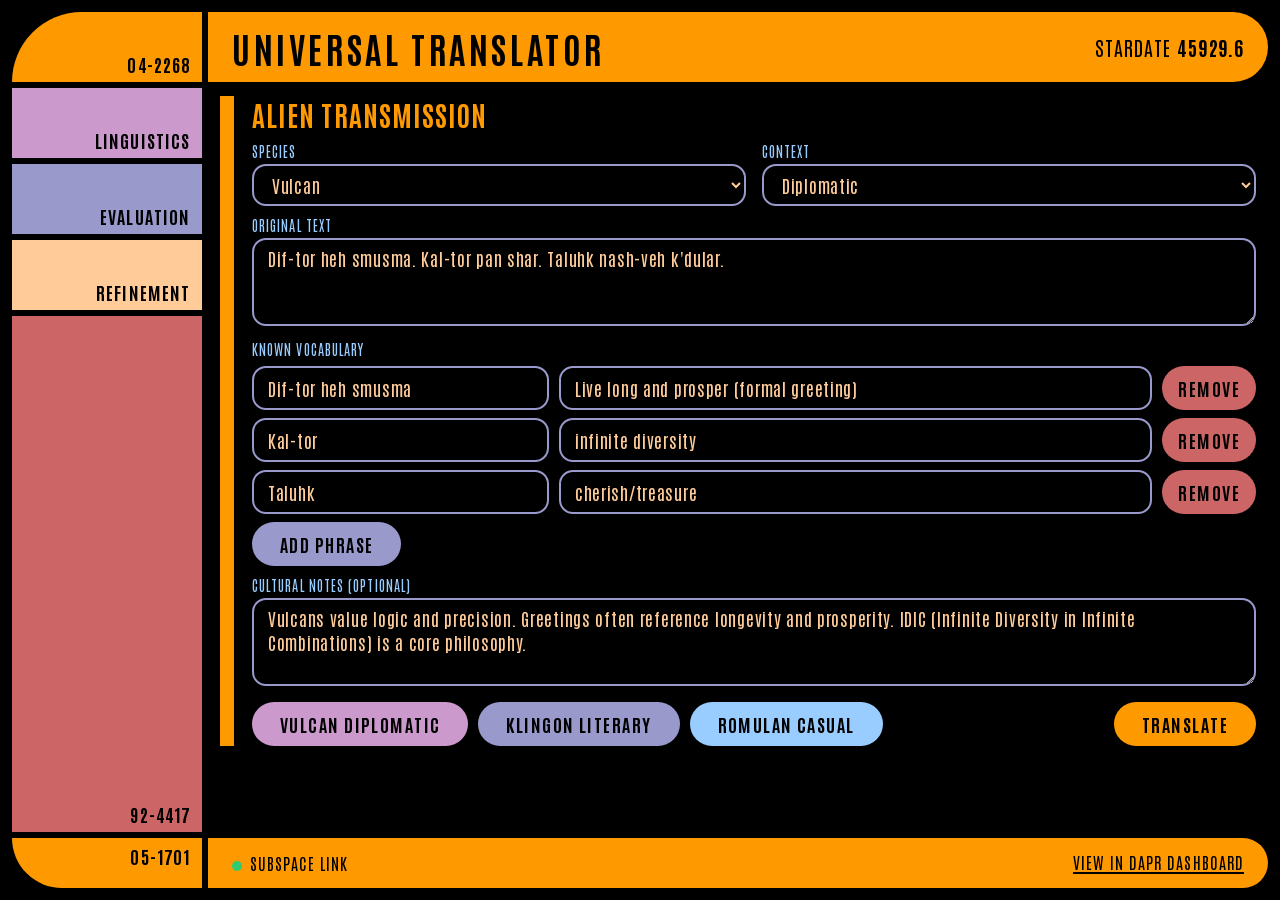
==== AlienTranslator/AlienTranslator.Web/wwwroot/index.html @ f01b5aad "Add LCARS to all demos Signed-off-by: Marc Duiker <4191277+marcduiker@users.noreply.github.com>" ====
<!doctype html>
<html lang="en">
<head>
  <meta charset="utf-8">
  <meta name="viewport" content="width=device-width, initial-scale=1">
  <title>Universal Translator</title>
  <link rel="icon" href="data:,">
  <link rel="stylesheet" href="css/lcars.css">
  <link rel="stylesheet" href="css/demo.css">
</head>
<body data-view="idle">
  <div class="frame">
    <div class="corner-top"><span>04-2268</span></div>
    <header class="bar-top">
      <h1>Universal Translator</h1>
      <span class="stardate">Stardate <b id="stardate">--</b></span>
    </header>

    <nav class="sidebar" aria-hidden="true">
      <div class="block b-lilac"><span>Linguistics</span></div>
      <div class="block b-blue"><span>Evaluation</span></div>
      <div class="block b-peach"><span>Refinement</span></div>
      <div class="block b-salmon filler"><span>92-4417</span></div>
    </nav>

    <main class="main">
      <div id="link-lost" class="banner warn" role="alert" hidden>Subspace link lost &mdash; retrying</div>

      <section id="form-panel" class="panel">
        <h2 tabindex="-1">Alien transmission</h2>
        <form id="demo-form" novalidate>
          <div class="grid">
            <label>Species
              <select id="alienSpecies">
                <option>Vulcan</option><option>Klingon</option><option>Romulan</option><option>Other</option>
              </select>
            </label>
            <label id="other-species-label" hidden>Species name<input id="otherSpecies" type="text"></label>
            <label>Context
              <select id="context">
                <option>Diplomatic</option><option>Scientific</option><option>Literary</option><option>Casual</option>
              </select>
            </label>
          </div>
          <label class="wide">Original text<textarea id="originalText" rows="3" required></textarea></label>
          <fieldset class="vocab-set">
            <legend>Known vocabulary</legend>
            <div id="vocabulary"></div>
            <button type="button" id="add-vocab" class="pill p-blue">Add phrase</button>
          </fieldset>
          <label class="wide">Cultural notes (optional)<textarea id="culturalNotes" rows="3"></textarea></label>
          <p id="form-error" class="error" role="alert" hidden></p>
          <div class="actions">
            <button type="button" class="pill p-lilac" data-preset="vulcan">Vulcan diplomatic</button>
            <button type="button" class="pill p-blue" data-preset="klingon">Klingon literary</button>
            <button type="button" class="pill p-sky" data-preset="romulan">Romulan casual</button>
            <button type="submit" id="begin" class="pill p-orange go">Translate</button>
          </div>
        </form>
      </section>

      <section id="findings-panel" class="panel">
        <h2 tabindex="-1">Translation result</h2>
        <p id="findings-note" class="note" hidden></p>
        <div class="compare">
          <div>
            <h3>Original text</h3>
            <p id="original-text" class="prose"></p>
          </div>
          <div>
            <h3>Final translation</h3>
            <p id="final-translation" class="prose"></p>
            <details id="reasoning" class="reasoning">
              <summary>Translator reasoning</summary>
              <p id="reasoning-text" class="prose"></p>
            </details>
          </div>
        </div>
        <h3>Final evaluation</h3>
        <div id="scores" class="scores"></div>
        <div class="compare">
          <div>
            <h3>Strengths</h3>
            <ul id="strengths" class="points"></ul>
          </div>
          <div>
            <h3>Weaknesses</h3>
            <ul id="weaknesses" class="points"></ul>
          </div>
        </div>
        <h3>Detailed feedback</h3>
        <p id="feedback" class="prose"></p>
        <h3>Improvement summary</h3>
        <p id="summary" class="prose"></p>
        <h3>Quality per iteration</h3>
        <div id="trend" class="trend"></div>
        <div class="actions"><button type="button" id="new-analysis" class="pill p-orange">New translation</button></div>
      </section>

      <section id="progress-panel" class="panel">
        <h2 tabindex="-1">Translating <span id="run-status" class="status" aria-live="polite">--</span></h2>
        <p class="meta">Instance <span id="instance-id">--</span> &middot; Elapsed <span id="elapsed">00:00</span></p>
        <p id="run-note" class="note" role="alert" hidden></p>
        <ol id="iteration-board" class="board" aria-live="polite">
          <li id="processing-row" class="iter active" hidden>
            <span id="processing-name" class="stage-name">Processing iteration 1</span>
            <span class="stage-bar"></span>
            <span class="stage-state">Translate, evaluate</span>
          </li>
        </ol>
        <p id="iteration-footer" class="footer-count">Iteration 1 / 5</p>
        <div id="restart-actions" class="actions"><button type="button" id="restart" class="pill p-orange">New translation</button></div>
      </section>
    </main>

    <div class="corner-bottom"><span>05-1701</span></div>
    <footer class="bar-bottom">
      <span id="link-indicator" class="link ok">Subspace link</span>
      <a href="http://localhost:9090" target="_blank" rel="noopener">View in Dapr dashboard</a>
    </footer>
  </div>
  <script type="module" src="js/engine.js"></script>
</body>
</html>
---- AlienTranslator/AlienTranslator.Web/wwwroot/css/lcars.css ----
@font-face {
  font-family: "Antonio";
  src: url("../fonts/Antonio.woff2") format("woff2");
  font-weight: 400 700;
  font-display: swap;
}

:root {
  --orange: #ff9900;
  --peach: #ffcc99;
  --lilac: #cc99cc;
  --blue: #9999cc;
  --sky: #99ccff;
  --salmon: #cc6666;
  --gold: #ffcc66;
  --accent: var(--orange);
  --text: var(--peach);
  --gap: 6px;
  --elbow: 70px;
}

body.red-alert {
  --accent: #ff3b30;
  --text: #ff9c94;
  --orange: #cc3333;
  --lilac: #993333;
  --blue: #cc6666;
  --peach: #dd6655;
  --sky: #cc5555;
}

* { box-sizing: border-box; }

body {
  margin: 0;
  background: #000;
  color: var(--text);
  font-family: "Antonio", "Arial Narrow", Impact, sans-serif;
  font-size: 18px;
  letter-spacing: 0.06em;
  text-transform: uppercase;
}

.frame {
  display: grid;
  grid-template-columns: 190px 1fr;
  grid-template-rows: auto 1fr auto;
  gap: var(--gap);
  min-height: 100vh;
  padding: 12px;
}

.corner-top, .corner-bottom, .block {
  background: var(--orange);
  color: #000;
  display: flex;
  align-items: flex-end;
  justify-content: flex-end;
  padding: 6px 12px;
  font-weight: 700;
}
.corner-top { border-top-left-radius: var(--elbow); height: 70px; }
.corner-bottom { border-bottom-left-radius: var(--elbow); height: 50px; align-items: flex-start; }

.bar-top, .bar-bottom {
  display: flex;
  align-items: center;
  justify-content: space-between;
  gap: 16px;
  background: var(--orange);
  color: #000;
  padding: 0 24px;
  border-radius: 0 35px 35px 0;
  min-height: 70px;
}
.bar-bottom { min-height: 50px; font-size: 16px; }
.bar-top h1 { margin: 0; font-size: 36px; font-weight: 700; letter-spacing: 0.1em; }
.stardate { font-size: 20px; }
.bar-bottom a { color: #000; text-decoration: none; border-bottom: 2px solid #000; }

.sidebar { display: flex; flex-direction: column; gap: var(--gap); }
.block { min-height: 70px; }
.b-lilac { background: var(--lilac); }
.b-blue { background: var(--blue); }
.b-peach { background: var(--peach); }
.b-salmon { background: var(--salmon); }
.filler { flex: 1; }

.main { padding: 8px 12px; display: flex; flex-direction: column; gap: 18px; min-width: 0; }

.panel { border-left: 14px solid var(--accent); padding-left: 18px; }
.panel h2 {
  margin: 0 0 10px;
  font-size: 28px;
  color: var(--accent);
  font-weight: 700;
  display: flex;
  align-items: center;
  gap: 16px;
}
.status { font-size: 16px; background: var(--blue); color: #000; padding: 2px 14px; border-radius: 14px; }
.meta { margin: 0 0 12px; font-size: 15px; color: var(--blue); }
.meta span { color: var(--text); }
#instance-id { text-transform: none; }

.grid { display: grid; grid-template-columns: repeat(auto-fit, minmax(210px, 1fr)); gap: 10px 16px; }
label { display: flex; flex-direction: column; gap: 4px; font-size: 14px; color: var(--sky); }
label.wide { margin-top: 10px; }
input, textarea {
  font: inherit;
  font-size: 18px;
  letter-spacing: 0.04em;
  color: var(--text);
  background: #000;
  border: 2px solid var(--blue);
  border-radius: 14px;
  padding: 6px 14px;
  text-transform: none;
}
.panel h2:focus { outline: none; }
input:focus, textarea:focus { outline: none; border-color: var(--accent); }
textarea { resize: vertical; }

.actions { display: flex; flex-wrap: wrap; gap: 10px; margin-top: 16px; }
.pill {
  font: inherit;
  font-weight: 700;
  letter-spacing: 0.08em;
  text-transform: uppercase;
  border: 0;
  border-radius: 22px;
  min-height: 44px;
  padding: 0 28px;
  color: #000;
  cursor: pointer;
  text-align: right;
}
.pill:hover:not(:disabled) { filter: brightness(1.15); }
.pill:disabled { opacity: 0.5; cursor: wait; }
.p-orange { background: var(--orange); }
.p-lilac { background: var(--lilac); }
.p-blue { background: var(--blue); }
.p-sky { background: var(--sky); }
.go { margin-left: auto; }
#restart-actions { display: none; }
body[data-view="running"] #restart-actions,
body[data-view="failed"] #restart-actions { display: flex; }

.error { color: var(--salmon); margin: 10px 0 0; font-size: 15px; }
.note { margin: 0 0 12px; font-size: 15px; color: var(--gold); }

.banner { padding: 10px 24px; border-radius: 0 28px 28px 0; font-weight: 700; color: #000; font-size: 20px; }
.banner.alert { background: #ff3b30; animation: pulse 1.6s ease-in-out infinite; }
.banner.warn { background: var(--gold); }
.banner[hidden] { display: none; }
#link-lost { order: -3; }
#alert-banner { order: -2; }

.risk { display: flex; align-items: center; gap: 14px; margin-bottom: 10px; }
.risk span { font-size: 14px; color: var(--sky); }
.risk strong { background: var(--accent); color: #000; padding: 4px 22px; border-radius: 20px; font-size: 22px; }
body.red-alert .risk strong { animation: pulse 1.6s ease-in-out infinite; }

dl { margin: 0; }
dt { color: var(--sky); font-size: 14px; margin-top: 12px; }
dd { margin: 4px 0 0; text-transform: none; letter-spacing: 0.03em; line-height: 1.45; white-space: pre-wrap; }

#stage-list { list-style: none; margin: 0; padding: 0; display: flex; flex-direction: column; gap: 10px; }
#stage-list li {
  display: grid;
  grid-template-columns: minmax(180px, 280px) 1fr 110px;
  align-items: center;
  gap: 14px;
}
.stage-name { color: var(--text); }
.stage-bar { height: 16px; border-radius: 8px; background: #2a2a2a; position: relative; overflow: hidden; }
.stage-state { font-size: 14px; color: var(--blue); text-align: right; }
li.done .stage-bar { background: var(--accent); }
li.done .stage-state { color: var(--accent); }
li.active .stage-bar::after {
  content: "";
  position: absolute;
  inset: 0;
  background: repeating-linear-gradient(90deg, var(--sky) 0 24px, transparent 24px 32px);
  animation: sweep 1.2s linear infinite;
}
li.active .stage-state { color: var(--sky); }
.stage-output { grid-column: 1 / -1; }
.stage-output[hidden] { display: none; }
.stage-output summary { cursor: pointer; font-size: 13px; color: var(--blue); }
.stage-output pre {
  margin: 6px 0 0;
  white-space: pre-wrap;
  font: inherit;
  font-size: 15px;
  text-transform: none;
  letter-spacing: 0.03em;
  color: var(--text);
  border-left: 3px solid var(--blue);
  padding-left: 12px;
}

.link::before { content: ""; display: inline-block; width: 10px; height: 10px; border-radius: 50%; margin-right: 8px; background: #2ecc71; }
.link.retry::before { background: var(--gold); }

/* views */
body[data-view="idle"] #progress-panel,
body[data-view="idle"] #findings-panel,
body[data-view="running"] #form-panel,
body[data-view="running"] #findings-panel,
body[data-view="failed"] #form-panel,
body[data-view="failed"] #findings-panel,
body[data-view="completed"] #form-panel { display: none; }
body[data-view="completed"] #findings-panel { order: -1; }
body[data-view="failed"] #progress-panel .status { background: var(--salmon); }

@keyframes pulse { 50% { opacity: 0.55; } }
@keyframes sweep { to { background-position: 32px 0; } }

@media (prefers-reduced-motion: reduce) {
  .banner.alert, body.red-alert .risk strong, li.active .stage-bar::after { animation: none; }
}

@media (max-width: 760px) {
  .frame { grid-template-columns: 1fr; padding: 8px; }
  .corner-top, .corner-bottom, .sidebar { display: none; }
  .bar-top, .bar-bottom { border-radius: 24px; }
  .bar-top h1 { font-size: 26px; }
  #stage-list li { grid-template-columns: 1fr 90px; }
  .stage-bar { grid-column: 1 / -1; order: 3; }
}
---- AlienTranslator/AlienTranslator.Web/wwwroot/css/demo.css ----
h3 { margin: 16px 0 4px; font-size: 14px; font-weight: 400; color: var(--sky); }

select {
  font: inherit;
  font-size: 18px;
  letter-spacing: 0.04em;
  color: var(--text);
  background: #000;
  border: 2px solid var(--blue);
  border-radius: 14px;
  padding: 6px 14px;
}
select:focus { outline: none; border-color: var(--accent); }
label[hidden] { display: none; }
fieldset.vocab-set { margin: 14px 0 0; padding: 0; border: 0; min-width: 0; }
.vocab-set legend { padding: 0; font-size: 14px; color: var(--sky); }
.vocab-set .pill { margin-top: 8px; }
.vocab-row { display: grid; grid-template-columns: minmax(120px, 1fr) minmax(160px, 2fr) auto; gap: 10px; margin-top: 8px; }
.vocab-row .pill { margin: 0; padding: 0 16px; }
.p-salmon { background: var(--salmon); }

.board { list-style: none; margin: 14px 0 0; padding: 0; display: flex; flex-direction: column; gap: 10px; }
.iter { display: grid; grid-template-columns: 150px 1fr 150px; align-items: center; gap: 14px; }
.iter[hidden] { display: none; }
.iter.active .stage-bar { grid-column: 2; }
.q-bar { display: grid; grid-template-columns: 1fr 52px; align-items: center; gap: 10px; }
.q-track { height: 16px; border-radius: 8px; background: #2a2a2a; position: relative; overflow: hidden; }
.q-track::before { content: ""; position: absolute; inset: 0 auto 0 0; width: var(--width, 0%); background: var(--gold); }
.q-track::after { content: ""; position: absolute; top: 0; bottom: 0; left: var(--mark, 80%); width: 3px; background: var(--text); }
.iter.meets .q-track::before { background: var(--accent); }
.q-score { font-size: 15px; text-align: right; }
.verdict { font-size: 14px; text-align: right; color: var(--gold); }
.iter.meets .verdict { color: var(--accent); }
.iter-text { grid-column: 1 / -1; }
.iter-text summary { cursor: pointer; font-size: 13px; color: var(--blue); }
.footer-count { margin: 12px 0 0; font-size: 15px; color: var(--blue); }

.compare { display: grid; grid-template-columns: repeat(auto-fit, minmax(260px, 1fr)); gap: 0 32px; }
.prose { margin: 0; white-space: pre-wrap; text-transform: none; letter-spacing: 0.03em; line-height: 1.45; }
.reasoning { margin-top: 8px; }
.reasoning summary { cursor: pointer; font-size: 13px; color: var(--blue); }
.points { margin: 0; padding-left: 20px; text-transform: none; letter-spacing: 0.03em; line-height: 1.45; }

.scores { display: flex; flex-direction: column; gap: 8px; margin-top: 6px; }
.score { display: grid; grid-template-columns: 170px 1fr 52px; align-items: center; gap: 14px; }
.score-name { font-size: 14px; color: var(--text); }
.score-value { font-size: 15px; text-align: right; color: var(--accent); }
.score .q-track::after { display: none; }
.score .q-track::before { background: var(--accent); }

.trend svg { display: block; width: 100%; max-width: 420px; height: auto; background: #111; border-radius: 14px; }
.trend polyline { fill: none; stroke: var(--accent); stroke-width: 2.5; stroke-linejoin: round; }
.trend circle { fill: var(--accent); }
.trend .threshold { stroke: var(--text); stroke-width: 1; stroke-dasharray: 4 4; }
.trend-empty { margin: 0; color: var(--blue); font-size: 15px; }

@media (max-width: 760px) {
  .iter { grid-template-columns: 1fr 120px; }
  .iter .q-bar, .iter.active .stage-bar { grid-column: 1 / -1; order: 3; }
  .iter .iter-text { order: 4; }
  .vocab-row { grid-template-columns: 1fr 1fr; }
  .vocab-row .pill { grid-column: 1 / -1; }
  .score { grid-template-columns: 1fr 52px; }
  .score .q-track { grid-column: 1 / -1; order: 3; }
}
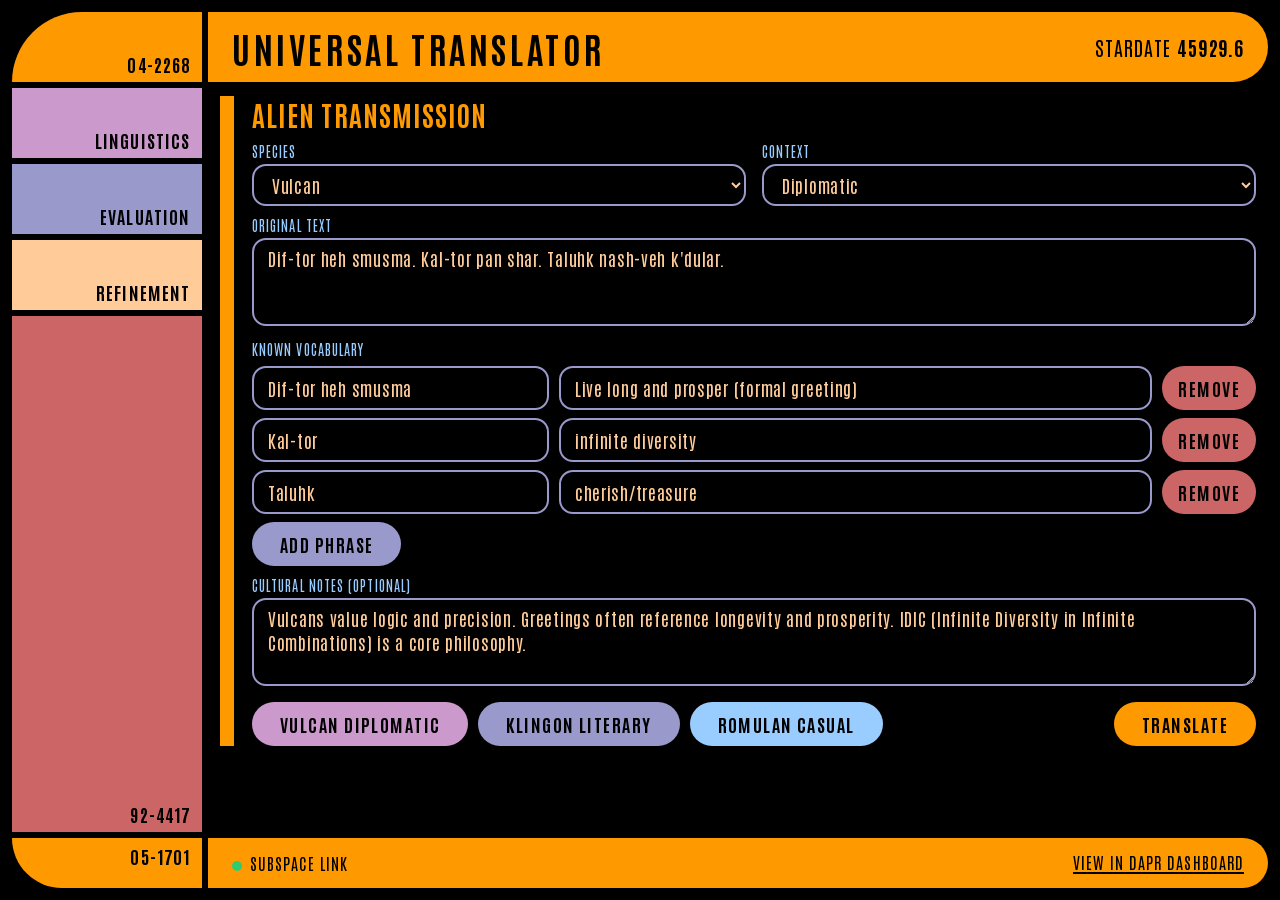
==== commit 606dbfa1: "Add animations per demo Signed-off-by: Marc Duiker <4191277+marcduiker@users.noreply.github.com>" ====
--- a/AlienTranslator/AlienTranslator.Web/wwwroot/index.html
+++ b/AlienTranslator/AlienTranslator.Web/wwwroot/index.html
@@ -101,6 +101,8 @@
         <h2 tabindex="-1">Translating <span id="run-status" class="status" aria-live="polite">--</span></h2>
         <p class="meta">Instance <span id="instance-id">--</span> &middot; Elapsed <span id="elapsed">00:00</span></p>
         <p id="run-note" class="note" role="alert" hidden></p>
+        <div id="durable" class="durable" aria-hidden="true"></div>
+        <p id="durable-caption" class="durable-caption" role="status"></p>
         <ol id="iteration-board" class="board" aria-live="polite">
           <li id="processing-row" class="iter active" hidden>
             <span id="processing-name" class="stage-name">Processing iteration 1</span>
--- a/AlienTranslator/AlienTranslator.Web/wwwroot/css/lcars.css
+++ b/AlienTranslator/AlienTranslator.Web/wwwroot/css/lcars.css
@@ -203,6 +203,72 @@
 .link::before { content: ""; display: inline-block; width: 10px; height: 10px; border-radius: 50%; margin-right: 8px; background: #2ecc71; }
 .link.retry::before { background: var(--gold); }
 
+.sr-only {
+  position: absolute;
+  width: 1px;
+  height: 1px;
+  margin: -1px;
+  padding: 0;
+  border: 0;
+  overflow: hidden;
+  clip-path: inset(50%);
+  white-space: nowrap;
+}
+
+/* durable timeline: one bead per saved checkpoint (states: running | lost | ended) */
+.durable { position: relative; display: flex; align-items: center; margin: 18px 0 6px; }
+.durable:empty { display: none; }
+.durable-track { list-style: none; margin: 0; padding: 0; display: flex; align-items: center; flex: 1; min-width: 0; }
+.durable-bead { display: flex; align-items: center; flex: 1; min-width: 0; }
+.durable-bead:first-child { flex: none; }
+.durable-seg { flex: 1; min-width: 4px; height: 6px; border-radius: 3px; background: #2a2a2a; position: relative; overflow: hidden; }
+.durable-dot { flex: none; width: 22px; height: 22px; border-radius: 50%; background: #2a2a2a; border: 2px solid #444; position: relative; }
+.durable-bead.saved .durable-seg { background: var(--accent); }
+.durable-bead.saved .durable-dot { background: var(--accent); border-color: var(--peach); }
+.durable-bead.next .durable-dot { border-color: var(--sky); }
+.durable[data-state="running"] .durable-bead.next .durable-dot { animation: durable-pulse 1.2s ease-in-out infinite; }
+.durable[data-state="running"] .durable-bead.next .durable-seg::after {
+  content: "";
+  position: absolute;
+  inset: 0;
+  background: repeating-linear-gradient(90deg, var(--sky) 0 10px, transparent 10px 18px);
+  opacity: 0.5;
+  animation: durable-sweep 1s linear infinite;
+}
+.durable-bead.just-saved .durable-dot { animation: durable-flash 1.5s ease-out; }
+.durable-bead.just-saved .durable-dot::after {
+  content: "saved";
+  position: absolute;
+  bottom: calc(100% + 3px);
+  left: 50%;
+  transform: translateX(-50%);
+  font-size: 11px;
+  color: var(--sky);
+  opacity: 0;
+  animation: durable-label 1.5s ease-out;
+}
+.durable[data-state="lost"] .durable-bead.head .durable-seg { background: #cc3333; }
+.durable[data-state="lost"] .durable-bead.head .durable-dot { background: #cc3333; border-color: #ff6666; box-shadow: 0 0 12px #cc3333; }
+.durable[data-state="ended"] .durable-bead.next .durable-dot { border-color: #444; }
+/* on the caption line, right-aligned, so the beads do not move when the link drops */
+.durable-down { position: absolute; right: 0; top: calc(100% + 6px); font-size: 15px; color: #ff6666; white-space: nowrap; }
+.durable-down[hidden] { display: none; }
+.durable-caption { margin: 0 0 12px; min-height: 1.4em; font-size: 15px; }
+.durable-caption[data-tone="lost"] { color: #ff6666; animation: durable-caption-in 0.4s ease-out; }
+.durable-caption[data-tone="restored"] { color: #66dd88; animation: durable-caption-restored 6s ease-in-out forwards; }
+
+@keyframes durable-pulse { 50% { box-shadow: 0 0 10px var(--sky); } }
+@keyframes durable-sweep { to { background-position: 18px 0; } }
+@keyframes durable-flash { 0% { box-shadow: 0 0 0 0 var(--sky); } 30% { box-shadow: 0 0 14px 4px var(--sky); } 100% { box-shadow: 0 0 0 0 transparent; } }
+@keyframes durable-label { 0%, 70% { opacity: 1; } 100% { opacity: 0; } }
+@keyframes durable-caption-in { from { opacity: 0; } }
+@keyframes durable-caption-restored { 0% { opacity: 0; } 6%, 85% { opacity: 1; } 100% { opacity: 0.35; } }
+
+@media (prefers-reduced-motion: reduce) {
+  .durable *, .durable *::after, .durable-caption { animation: none !important; }
+  .durable-bead.just-saved .durable-dot::after { display: none; }
+}
+
 /* views */
 body[data-view="idle"] #progress-panel,
 body[data-view="idle"] #findings-panel,
--- a/AlienTranslator/AlienTranslator.Web/wwwroot/css/demo.css
+++ b/AlienTranslator/AlienTranslator.Web/wwwroot/css/demo.css
@@ -28,9 +28,15 @@
 .q-track::before { content: ""; position: absolute; inset: 0 auto 0 0; width: var(--width, 0%); background: var(--gold); }
 .q-track::after { content: ""; position: absolute; top: 0; bottom: 0; left: var(--mark, 80%); width: 3px; background: var(--text); }
 .iter.meets .q-track::before { background: var(--accent); }
+.iter.fresh .q-track::before { animation: gauge-fill 0.9s ease-out; }
+.iter.fresh .verdict { animation: verdict-in 0.3s ease-out 0.9s backwards; }
+@keyframes gauge-fill { from { width: 0; } }
+@keyframes verdict-in { from { opacity: 0; } }
 .q-score { font-size: 15px; text-align: right; }
 .verdict { font-size: 14px; text-align: right; color: var(--gold); }
 .iter.meets .verdict { color: var(--accent); }
+.iter-preview { grid-column: 1 / -1; margin: 0; font-size: 14px; line-height: 1.4; color: var(--sky); text-transform: none; letter-spacing: 0.03em; overflow: hidden; display: -webkit-box; -webkit-box-orient: vertical; -webkit-line-clamp: 3; line-clamp: 3; overflow-wrap: anywhere; }
+.iter-preview:empty { display: none; }
 .iter-text { grid-column: 1 / -1; }
 .iter-text summary { cursor: pointer; font-size: 13px; color: var(--blue); }
 .footer-count { margin: 12px 0 0; font-size: 15px; color: var(--blue); }
@@ -57,9 +63,14 @@
 @media (max-width: 760px) {
   .iter { grid-template-columns: 1fr 120px; }
   .iter .q-bar, .iter.active .stage-bar { grid-column: 1 / -1; order: 3; }
-  .iter .iter-text { order: 4; }
+  .iter .iter-preview { order: 4; }
+  .iter .iter-text { order: 5; }
   .vocab-row { grid-template-columns: 1fr 1fr; }
   .vocab-row .pill { grid-column: 1 / -1; }
   .score { grid-template-columns: 1fr 52px; }
   .score .q-track { grid-column: 1 / -1; order: 3; }
 }
+
+@media (prefers-reduced-motion: reduce) {
+  .iter.fresh .q-track::before, .iter.fresh .verdict { animation: none; }
+}
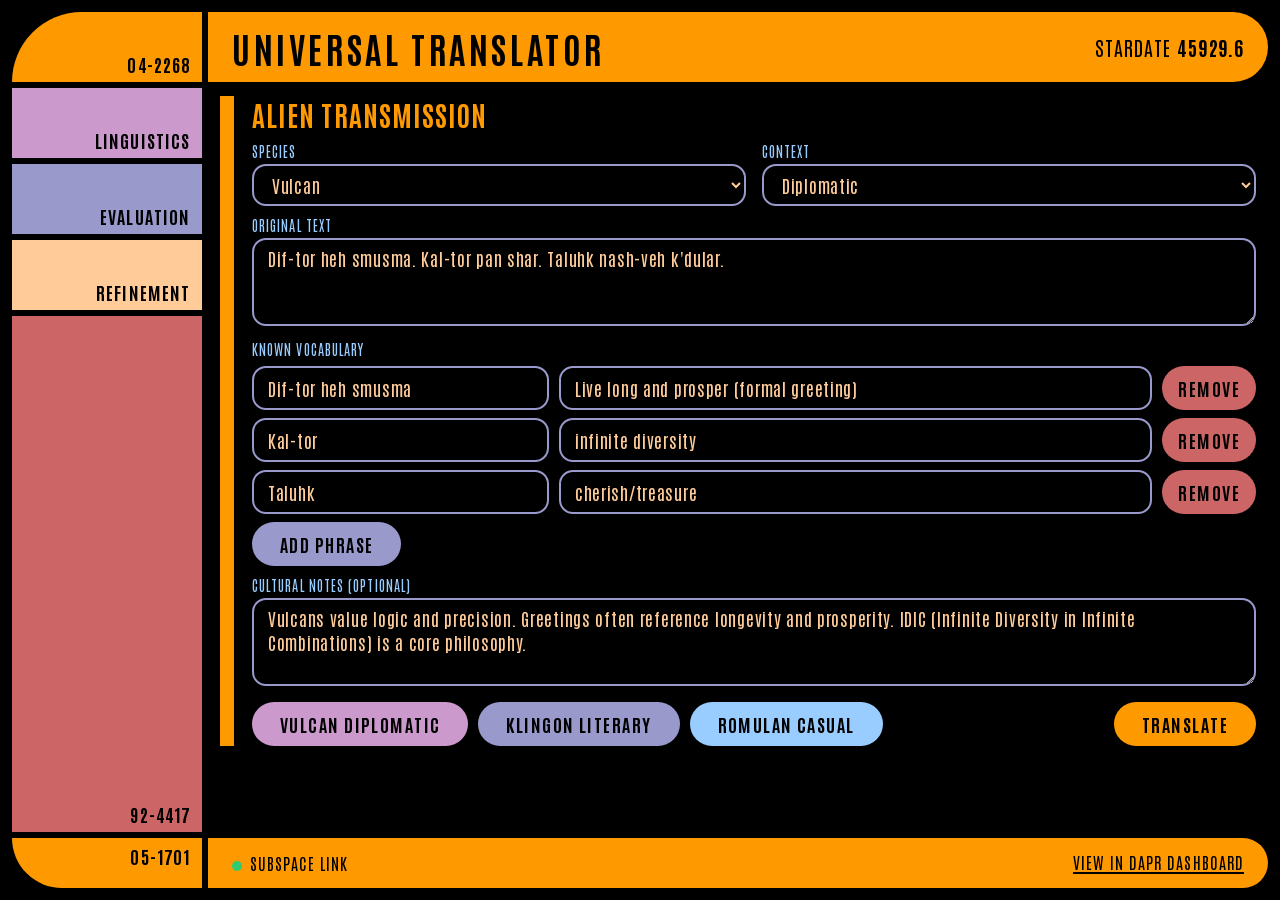
==== commit 54df728f: "Add token usage Signed-off-by: Marc Duiker <4191277+marcduiker@users.noreply.github.com>" ====
--- a/AlienTranslator/AlienTranslator.Web/wwwroot/index.html
+++ b/AlienTranslator/AlienTranslator.Web/wwwroot/index.html
@@ -92,6 +92,8 @@
         <p id="feedback" class="prose"></p>
         <h3>Improvement summary</h3>
         <p id="summary" class="prose"></p>
+        <h3>Token usage</h3>
+        <p id="findings-tokens" class="prose">--</p>
         <h3>Quality per iteration</h3>
         <div id="trend" class="trend"></div>
         <div class="actions"><button type="button" id="new-analysis" class="pill p-orange">New translation</button></div>
@@ -99,7 +101,9 @@
 
       <section id="progress-panel" class="panel">
         <h2 tabindex="-1">Translating <span id="run-status" class="status" aria-live="polite">--</span></h2>
-        <p class="meta">Instance <span id="instance-id">--</span> &middot; Elapsed <span id="elapsed">00:00</span></p>
+        <p class="meta">Instance <span id="instance-id">--</span> &middot; Elapsed <span id="elapsed">00:00</span>
+          <span class="tokens" aria-hidden="true"><span class="tokens-label">Tokens</span><b id="tokens-total">--</b></span>
+          <span id="tokens-detail" class="tokens-detail" aria-hidden="true"></span></p>
         <p id="run-note" class="note" role="alert" hidden></p>
         <div id="durable" class="durable" aria-hidden="true"></div>
         <p id="durable-caption" class="durable-caption" role="status"></p>
@@ -118,7 +122,7 @@
     <div class="corner-bottom"><span>05-1701</span></div>
     <footer class="bar-bottom">
       <span id="link-indicator" class="link ok">Subspace link</span>
-      <a href="http://localhost:9090" target="_blank" rel="noopener">View in Dapr dashboard</a>
+      <a href="http://localhost:9090/workflows" target="_blank" rel="noopener">View in Dapr dashboard</a>
     </footer>
   </div>
   <script type="module" src="js/engine.js"></script>
--- a/AlienTranslator/AlienTranslator.Web/wwwroot/css/lcars.css
+++ b/AlienTranslator/AlienTranslator.Web/wwwroot/css/lcars.css
@@ -102,6 +102,12 @@
 .meta { margin: 0 0 12px; font-size: 15px; color: var(--blue); }
 .meta span { color: var(--text); }
 #instance-id { text-transform: none; }
+/* token readout: the width is reserved (tabular digits, min-width) so the counting number does not shift the line */
+.meta .tokens { display: inline-flex; align-items: baseline; gap: 8px; margin-left: 10px; padding: 0 12px; border-radius: 14px; background: var(--blue); }
+.meta .tokens, .meta .tokens span, .meta .tokens b { color: #000; }
+.tokens b { min-width: 9ch; text-align: right; font-size: 18px; font-weight: 700; font-variant-numeric: tabular-nums; }
+/* always rendered on its own line, so the first detail text does not move the layout */
+.meta .tokens-detail { display: block; min-height: 1.4em; margin-top: 4px; color: var(--blue); font-variant-numeric: tabular-nums; }
 
 .grid { display: grid; grid-template-columns: repeat(auto-fit, minmax(210px, 1fr)); gap: 10px 16px; }
 label { display: flex; flex-direction: column; gap: 4px; font-size: 14px; color: var(--sky); }
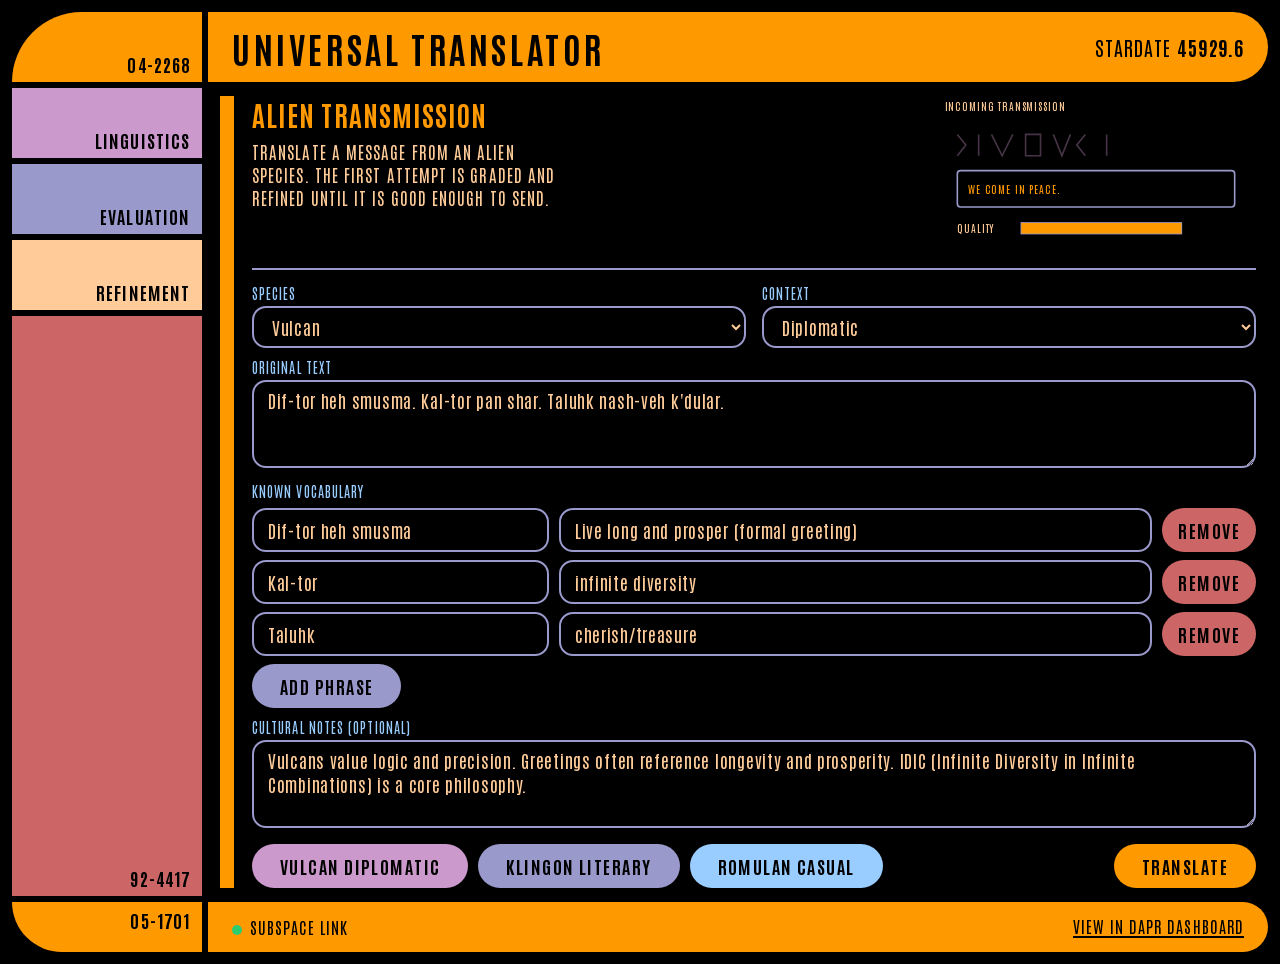
==== commit 05c189f0: "Update LCARS UI Signed-off-by: Marc Duiker <4191277+marcduiker@users.noreply.github.com>" ====
--- a/AlienTranslator/AlienTranslator.Web/wwwroot/index.html
+++ b/AlienTranslator/AlienTranslator.Web/wwwroot/index.html
@@ -27,7 +27,13 @@
       <div id="link-lost" class="banner warn" role="alert" hidden>Subspace link lost &mdash; retrying</div>
 
       <section id="form-panel" class="panel">
-        <h2 tabindex="-1">Alien transmission</h2>
+        <div class="panel-head">
+          <div>
+            <h2 tabindex="-1">Alien transmission</h2>
+            <p class="lede">Translate a message from an alien species. The first attempt is graded and refined until it is good enough to send.</p>
+          </div>
+          <div id="idle-intro" class="idle-intro" aria-hidden="true"><svg viewBox="0 0 300 150" role="presentation" focusable="false"><g class="loop"><text x="8" y="14">Incoming transmission</text><g class="glyphs" style="opacity:.35"><path class="ln sl" d="M20 36l8 10-8 10M40 36v20M52 36l10 20 10-20M84 36h14v20H84zM110 36l8 20 8-20M140 36l-8 10 8 10M160 36v20"/></g><rect class="ln sb" x="20" y="70" width="260" height="34" rx="3"/><text class="bad" style="opacity:0" x="30" y="92">Dog moon bring tree?</text><text class="good hi" x="30" y="92">We come in peace.</text><text x="20" y="128">Quality</text><rect class="ln sb" x="80" y="119" width="150" height="10"/><rect class="fo q fb" x="80" y="119" width="150" height="10" style="transform-origin:left"/></g></svg></div>
+        </div>
         <form id="demo-form" novalidate>
           <div class="grid">
             <label>Species
--- a/AlienTranslator/AlienTranslator.Web/wwwroot/css/demo.css
+++ b/AlienTranslator/AlienTranslator.Web/wwwroot/css/demo.css
@@ -74,3 +74,35 @@
 @media (prefers-reduced-motion: reduce) {
   .iter.fresh .q-track::before, .iter.fresh .verdict { animation: none; }
 }
+
+/* Idle-page wireframe */
+.panel-head { display: grid; grid-template-columns: 1fr auto; gap: 18px; align-items: start; padding-bottom: 12px; margin-bottom: 14px; border-bottom: 2px solid var(--blue); }
+.panel-head h2 { margin-bottom: 8px; }
+.panel-head .lede { margin: 0; font-size: 17px; color: var(--text); max-width: 46ch; line-height: 1.35; }
+.idle-intro { margin: 0; min-width: 0; }
+@media (max-width: 760px) { .panel-head { grid-template-columns: 1fr; } }
+.idle-intro svg { height: 160px; width: auto; max-width: 100%; display: block; }
+.idle-intro .ln { fill: none; stroke-width: 1.5; }
+.idle-intro .so { stroke: var(--orange); } .idle-intro .sp { stroke: var(--peach); }
+.idle-intro .sl { stroke: var(--lilac); } .idle-intro .sb { stroke: var(--blue); }
+.idle-intro .sk { stroke: var(--sky); } .idle-intro .sr { stroke: var(--salmon); }
+.idle-intro .dim { opacity: .35; }
+.idle-intro .fo { fill: var(--orange); } .idle-intro .fl { fill: var(--lilac); }
+.idle-intro .fk { fill: var(--sky); } .idle-intro .fp { fill: var(--peach); }
+.idle-intro text { fill: var(--text); font-size: 10px; letter-spacing: .08em; text-transform: uppercase; }
+.idle-intro .sm { font-size: 8px; }
+.idle-intro .hi { fill: var(--orange); }
+.idle-intro .fb { transform-box: fill-box; }
+@keyframes at-glyphs{0%{opacity:0}3.75%{opacity:0}12.5%{opacity:1}52.5%{opacity:1}60%{opacity:.35}100%{opacity:.35}}
+@keyframes at-bad{0%{opacity:0}15%{opacity:0}20%{opacity:1}50%{opacity:1}55%{opacity:0}100%{opacity:0}}
+@keyframes at-good{0%{opacity:0}52.5%{opacity:0}60%{opacity:1}100%{opacity:1}}
+@keyframes at-q{0%{transform:scaleX(0)}15%{transform:scaleX(0)}47.5%{transform:scaleX(.35)}55%{transform:scaleX(.35)}77.5%{transform:scaleX(1)}100%{transform:scaleX(1)}}
+@keyframes at-fade{0%{opacity:0}3.75%{opacity:1}91.25%{opacity:1}100%{opacity:0}}
+.idle-intro .glyphs{animation:at-glyphs 8s linear infinite;}
+.idle-intro .bad{animation:at-bad 8s linear infinite;}
+.idle-intro .good{animation:at-good 8s linear infinite;}
+.idle-intro .q{animation:at-q 8s linear infinite;}
+.idle-intro .loop{animation:at-fade 8s linear infinite;}
+@media (prefers-reduced-motion: reduce) {
+  .idle-intro * { animation: none !important; }
+}
